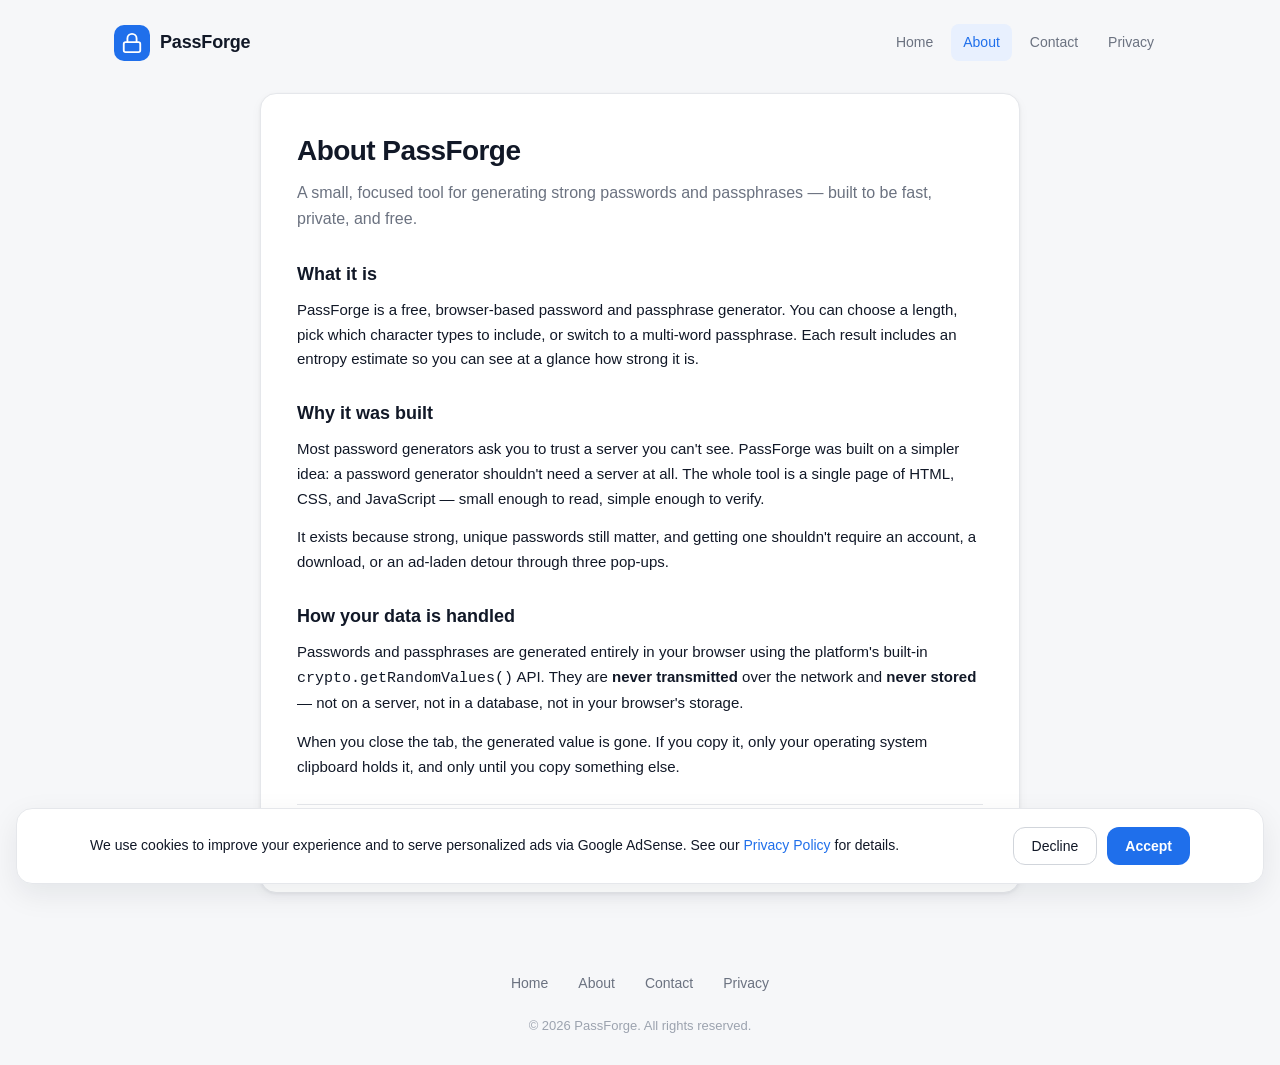
==== about.html @ 3b18b697 "Initial commit" ====
<!DOCTYPE html>
<html lang="en">
<head>
  <meta charset="UTF-8" />
  <meta name="viewport" content="width=device-width, initial-scale=1.0" />
  <title>About PassForge — Free Browser-Based Password Generator</title>
  <meta name="description" content="About PassForge — a free, client-side password and passphrase generator that runs entirely in your browser." />
  <link rel="canonical" href="https://www.passforge.com/about.html" />

  <meta property="og:title" content="About PassForge — Free Browser-Based Password Generator" />
  <meta property="og:description" content="About PassForge — a free, client-side password and passphrase generator that runs entirely in your browser." />
  <meta property="og:type" content="website" />
  <meta property="og:url" content="https://www.passforge.com/about.html" />
  <meta property="og:site_name" content="PassForge" />

  <link rel="stylesheet" href="styles.css" />
</head>
<body>
  <header class="site-header">
    <div class="container header-inner">
      <a href="index.html" class="brand" aria-label="PassForge home">
        <div class="brand-mark" aria-hidden="true">
          <svg viewBox="0 0 24 24" width="22" height="22" fill="none" stroke="currentColor" stroke-width="2" stroke-linecap="round" stroke-linejoin="round">
            <rect x="3" y="11" width="18" height="11" rx="2" ry="2"></rect>
            <path d="M7 11V7a5 5 0 0 1 10 0v4"></path>
          </svg>
        </div>
        <span class="brand-name">PassForge</span>
      </a>
      <nav class="site-nav" aria-label="Main">
        <a href="index.html">Home</a>
        <a href="about.html" class="is-active">About</a>
        <a href="contact.html">Contact</a>
        <a href="privacy.html">Privacy</a>
      </nav>
    </div>
  </header>

  <main class="page-main">
    <article class="prose">
      <section class="card">
        <h1>About PassForge</h1>
        <p class="lede">A small, focused tool for generating strong passwords and passphrases — built to be fast, private, and free.</p>

        <h2>What it is</h2>
        <p>PassForge is a free, browser-based password and passphrase generator. You can choose a length, pick which character types to include, or switch to a multi-word passphrase. Each result includes an entropy estimate so you can see at a glance how strong it is.</p>

        <h2>Why it was built</h2>
        <p>Most password generators ask you to trust a server you can't see. PassForge was built on a simpler idea: a password generator shouldn't need a server at all. The whole tool is a single page of HTML, CSS, and JavaScript — small enough to read, simple enough to verify.</p>
        <p>It exists because strong, unique passwords still matter, and getting one shouldn't require an account, a download, or an ad-laden detour through three pop-ups.</p>

        <h2>How your data is handled</h2>
        <p>Passwords and passphrases are generated entirely in your browser using the platform's built-in <code>crypto.getRandomValues()</code> API. They are <strong>never transmitted</strong> over the network and <strong>never stored</strong> — not on a server, not in a database, not in your browser's storage.</p>
        <p>When you close the tab, the generated value is gone. If you copy it, only your operating system clipboard holds it, and only until you copy something else.</p>

        <p class="meta">Have a question or suggestion? <a href="contact.html">Get in touch</a>.</p>
      </section>
    </article>
  </main>

  <footer class="site-footer">
    <div class="container footer-inner">
      <nav class="site-nav footer-nav" aria-label="Footer">
        <a href="index.html">Home</a>
        <a href="about.html">About</a>
        <a href="contact.html">Contact</a>
        <a href="privacy.html">Privacy</a>
      </nav>
      <p class="footer-copy">&copy; 2026 PassForge. All rights reserved.</p>
    </div>
  </footer>

  <div class="cookie-banner" id="cookie-banner" role="dialog" aria-label="Cookie consent" aria-live="polite">
    <div class="cookie-banner-inner">
      <p class="cookie-text">
        We use cookies to improve your experience and to serve personalized ads via Google AdSense. See our <a href="privacy.html">Privacy Policy</a> for details.
      </p>
      <div class="cookie-actions">
        <button type="button" class="btn-secondary" id="cookie-decline">Decline</button>
        <button type="button" class="btn-primary" id="cookie-accept">Accept</button>
      </div>
    </div>
  </div>

  <script src="cookie-consent.js"></script>
</body>
</html>
---- styles.css ----
/* --------------------------------------------------------
   Tokens
-------------------------------------------------------- */
:root {
  --bg: #f6f7f9;
  --surface: #ffffff;
  --surface-alt: #f3f4f6;
  --border: #e5e7eb;
  --border-strong: #d1d5db;
  --text: #111827;
  --text-muted: #6b7280;
  --text-subtle: #9ca3af;

  --accent: #1f6feb;
  --accent-hover: #1959c4;
  --accent-soft: #e8f0fe;

  --weak: #ef4444;
  --fair: #f59e0b;
  --strong: #10b981;
  --very-strong: #059669;

  --radius-sm: 8px;
  --radius: 12px;
  --radius-lg: 16px;

  --shadow-sm: 0 1px 2px rgba(17, 24, 39, 0.04);
  --shadow: 0 1px 3px rgba(17, 24, 39, 0.06), 0 4px 12px rgba(17, 24, 39, 0.04);
  --shadow-lg: 0 10px 30px rgba(17, 24, 39, 0.08);

  --font-sans: -apple-system, BlinkMacSystemFont, "Segoe UI", Roboto, Oxygen, Ubuntu, Cantarell, "Helvetica Neue", sans-serif;
  --font-mono: "SF Mono", ui-monospace, "JetBrains Mono", Menlo, Consolas, "Roboto Mono", monospace;
}

/* --------------------------------------------------------
   Base
-------------------------------------------------------- */
*,
*::before,
*::after {
  box-sizing: border-box;
}

html,
body {
  margin: 0;
  padding: 0;
}

body {
  background: var(--bg);
  color: var(--text);
  font-family: var(--font-sans);
  font-size: 16px;
  line-height: 1.5;
  -webkit-font-smoothing: antialiased;
  -moz-osx-font-smoothing: grayscale;
  min-height: 100vh;
  display: flex;
  flex-direction: column;
}

.container {
  width: 100%;
  max-width: 1100px;
  margin: 0 auto;
  padding: 0 24px;
}

.visually-hidden {
  position: absolute;
  width: 1px;
  height: 1px;
  padding: 0;
  margin: -1px;
  overflow: hidden;
  clip: rect(0, 0, 0, 0);
  white-space: nowrap;
  border: 0;
}

/* --------------------------------------------------------
   Header
-------------------------------------------------------- */
.site-header {
  padding: 24px 0 8px;
}

.header-inner {
  display: flex;
  align-items: center;
  justify-content: space-between;
  gap: 16px;
  flex-wrap: wrap;
}

.brand {
  display: flex;
  align-items: center;
  gap: 10px;
  text-decoration: none;
  color: var(--text);
}

a.brand:hover .brand-name {
  color: var(--accent);
}

.brand-mark {
  width: 36px;
  height: 36px;
  border-radius: 10px;
  background: var(--accent);
  color: #fff;
  display: grid;
  place-items: center;
}

.brand-name {
  font-weight: 600;
  font-size: 18px;
  letter-spacing: -0.01em;
}

.brand-tagline {
  margin: 0;
  color: var(--text-muted);
  font-size: 14px;
}

/* --------------------------------------------------------
   Ad slots
-------------------------------------------------------- */
.ad-slot {
  display: flex;
  justify-content: center;
  width: 100%;
}

.ad-leaderboard {
  padding: 24px 16px 0;
}

.ad-placeholder {
  display: grid;
  place-items: center;
  gap: 4px;
  background: repeating-linear-gradient(
    45deg,
    var(--surface-alt),
    var(--surface-alt) 10px,
    #ebedf0 10px,
    #ebedf0 20px
  );
  border: 1px dashed var(--border-strong);
  border-radius: var(--radius);
  color: var(--text-subtle);
  font-size: 12px;
  letter-spacing: 0.04em;
  text-transform: uppercase;
}

.ad-leaderboard .ad-placeholder {
  width: 728px;
  max-width: 100%;
  height: 90px;
}

.ad-rectangle .ad-placeholder {
  width: 300px;
  height: 250px;
  max-width: 100%;
}

.ad-label {
  font-weight: 600;
}

.ad-size {
  font-family: var(--font-mono);
}

/* --------------------------------------------------------
   Main grid
-------------------------------------------------------- */
.main-grid {
  display: grid;
  grid-template-columns: minmax(0, 1fr) 300px;
  gap: 32px;
  padding: 32px 24px 48px;
  flex: 1;
  align-items: start;
}

@media (max-width: 900px) {
  .main-grid {
    grid-template-columns: 1fr;
  }
}

/* --------------------------------------------------------
   Card
-------------------------------------------------------- */
.card {
  background: var(--surface);
  border: 1px solid var(--border);
  border-radius: var(--radius-lg);
  box-shadow: var(--shadow);
  padding: 28px;
}

@media (max-width: 600px) {
  .card {
    padding: 20px;
  }
}

/* --------------------------------------------------------
   Mode toggle
-------------------------------------------------------- */
.mode-toggle {
  display: inline-flex;
  background: var(--surface-alt);
  padding: 4px;
  border-radius: 999px;
  margin-bottom: 24px;
}

.mode-btn {
  appearance: none;
  border: 0;
  background: transparent;
  padding: 8px 18px;
  font-size: 14px;
  font-weight: 500;
  color: var(--text-muted);
  border-radius: 999px;
  cursor: pointer;
  transition: background 160ms ease, color 160ms ease;
}

.mode-btn:hover {
  color: var(--text);
}

.mode-btn.is-active {
  background: var(--surface);
  color: var(--text);
  box-shadow: var(--shadow-sm);
}

/* --------------------------------------------------------
   Output
-------------------------------------------------------- */
.output {
  display: flex;
  align-items: center;
  gap: 12px;
  background: var(--surface-alt);
  border: 1px solid var(--border);
  border-radius: var(--radius);
  padding: 18px 18px 18px 22px;
  margin-bottom: 18px;
  min-height: 76px;
}

.output-text {
  flex: 1;
  font-family: var(--font-mono);
  font-size: 22px;
  font-weight: 500;
  color: var(--text);
  letter-spacing: 0.01em;
  word-break: break-all;
  user-select: all;
  line-height: 1.35;
}

@media (max-width: 600px) {
  .output-text {
    font-size: 18px;
  }
}

.output-actions {
  display: flex;
  gap: 6px;
  flex-shrink: 0;
}

.icon-btn {
  appearance: none;
  border: 1px solid transparent;
  background: transparent;
  width: 40px;
  height: 40px;
  border-radius: 10px;
  display: grid;
  place-items: center;
  color: var(--text-muted);
  cursor: pointer;
  transition: background 160ms ease, color 160ms ease, border-color 160ms ease;
}

.icon-btn:hover {
  background: var(--surface);
  color: var(--accent);
  border-color: var(--border);
}

.icon-btn:active {
  transform: translateY(1px);
}

.icon-btn.is-success {
  color: var(--strong);
}

/* --------------------------------------------------------
   Strength meter
-------------------------------------------------------- */
.strength {
  margin-bottom: 28px;
}

.strength-bar {
  position: relative;
  height: 6px;
  background: var(--surface-alt);
  border-radius: 999px;
  overflow: hidden;
  margin-bottom: 8px;
}

.strength-fill {
  display: block;
  height: 100%;
  width: 0;
  border-radius: 999px;
  background: var(--border-strong);
  transition: width 240ms ease, background 240ms ease;
}

.strength-fill.is-weak { background: var(--weak); }
.strength-fill.is-fair { background: var(--fair); }
.strength-fill.is-strong { background: var(--strong); }
.strength-fill.is-very-strong { background: var(--very-strong); }

.strength-meta {
  display: flex;
  justify-content: space-between;
  align-items: baseline;
  font-size: 13px;
}

.strength-label {
  font-weight: 600;
  color: var(--text-muted);
}

.strength-label.is-weak { color: var(--weak); }
.strength-label.is-fair { color: var(--fair); }
.strength-label.is-strong { color: var(--strong); }
.strength-label.is-very-strong { color: var(--very-strong); }

.strength-entropy {
  color: var(--text-subtle);
  font-family: var(--font-mono);
  font-size: 12px;
}

/* --------------------------------------------------------
   Options
-------------------------------------------------------- */
.options {
  display: flex;
  flex-direction: column;
  gap: 22px;
  margin-bottom: 28px;
}

.options.is-hidden {
  display: none;
}

.option-row {
  display: flex;
  flex-direction: column;
  gap: 10px;
}

.option-label {
  display: flex;
  justify-content: space-between;
  align-items: center;
  font-size: 14px;
  font-weight: 500;
  color: var(--text);
}

.option-value {
  font-family: var(--font-mono);
  font-size: 15px;
  font-weight: 600;
  color: var(--accent);
  background: var(--accent-soft);
  padding: 2px 10px;
  border-radius: 6px;
  min-width: 36px;
  text-align: center;
}

/* Range slider */
input[type="range"] {
  -webkit-appearance: none;
  appearance: none;
  width: 100%;
  height: 6px;
  background: var(--surface-alt);
  border-radius: 999px;
  outline: none;
}

input[type="range"]::-webkit-slider-thumb {
  -webkit-appearance: none;
  appearance: none;
  width: 20px;
  height: 20px;
  border-radius: 50%;
  background: var(--accent);
  cursor: pointer;
  border: 3px solid #fff;
  box-shadow: 0 1px 4px rgba(31, 111, 235, 0.4);
  transition: transform 120ms ease;
}

input[type="range"]::-webkit-slider-thumb:hover {
  transform: scale(1.1);
}

input[type="range"]::-moz-range-thumb {
  width: 20px;
  height: 20px;
  border-radius: 50%;
  background: var(--accent);
  cursor: pointer;
  border: 3px solid #fff;
  box-shadow: 0 1px 4px rgba(31, 111, 235, 0.4);
}

/* Select */
.select {
  appearance: none;
  -webkit-appearance: none;
  width: 100%;
  padding: 10px 14px;
  font-size: 14px;
  font-family: inherit;
  color: var(--text);
  background: var(--surface);
  border: 1px solid var(--border);
  border-radius: var(--radius-sm);
  background-image: url("data:image/svg+xml,%3Csvg xmlns='http://www.w3.org/2000/svg' width='12' height='12' viewBox='0 0 24 24' fill='none' stroke='%236b7280' stroke-width='2' stroke-linecap='round' stroke-linejoin='round'%3E%3Cpolyline points='6 9 12 15 18 9'%3E%3C/polyline%3E%3C/svg%3E");
  background-repeat: no-repeat;
  background-position: right 14px center;
  cursor: pointer;
}

.select:focus {
  outline: none;
  border-color: var(--accent);
  box-shadow: 0 0 0 3px var(--accent-soft);
}

/* Checkbox grid */
.checkbox-grid {
  border: 0;
  margin: 0;
  padding: 0;
  display: grid;
  grid-template-columns: 1fr 1fr;
  gap: 10px;
}

@media (max-width: 480px) {
  .checkbox-grid {
    grid-template-columns: 1fr;
  }
}

.check {
  display: flex;
  align-items: center;
  gap: 10px;
  padding: 10px 12px;
  background: var(--surface);
  border: 1px solid var(--border);
  border-radius: var(--radius-sm);
  font-size: 14px;
  cursor: pointer;
  transition: border-color 160ms ease, background 160ms ease;
  user-select: none;
}

.check:hover {
  border-color: var(--border-strong);
}

.check input {
  position: absolute;
  opacity: 0;
  pointer-events: none;
}

.check-box {
  width: 18px;
  height: 18px;
  border-radius: 5px;
  border: 1.5px solid var(--border-strong);
  display: grid;
  place-items: center;
  flex-shrink: 0;
  transition: background 160ms ease, border-color 160ms ease;
}

.check-box::after {
  content: "";
  width: 10px;
  height: 10px;
  background-image: url("data:image/svg+xml,%3Csvg xmlns='http://www.w3.org/2000/svg' viewBox='0 0 24 24' fill='none' stroke='white' stroke-width='4' stroke-linecap='round' stroke-linejoin='round'%3E%3Cpolyline points='20 6 9 17 4 12'%3E%3C/polyline%3E%3C/svg%3E");
  background-size: contain;
  background-repeat: no-repeat;
  opacity: 0;
  transition: opacity 120ms ease;
}

.check input:checked ~ .check-box {
  background: var(--accent);
  border-color: var(--accent);
}

.check input:checked ~ .check-box::after {
  opacity: 1;
}

.check input:focus-visible ~ .check-box {
  box-shadow: 0 0 0 3px var(--accent-soft);
}

/* --------------------------------------------------------
   Primary button
-------------------------------------------------------- */
.btn-primary {
  appearance: none;
  border: 0;
  width: 100%;
  padding: 14px 20px;
  font-size: 15px;
  font-weight: 600;
  color: #fff;
  background: var(--accent);
  border-radius: var(--radius);
  cursor: pointer;
  transition: background 160ms ease, transform 80ms ease;
  font-family: inherit;
}

.btn-primary:hover {
  background: var(--accent-hover);
}

.btn-primary:active {
  transform: translateY(1px);
}

/* --------------------------------------------------------
   Sidebar
-------------------------------------------------------- */
.sidebar {
  display: flex;
  flex-direction: column;
  gap: 24px;
}

.sidebar .ad-slot {
  justify-content: flex-start;
}

@media (max-width: 900px) {
  .sidebar .ad-slot {
    justify-content: center;
  }
}

.info {
  padding: 22px;
}

.info-title {
  margin: 0 0 12px;
  font-size: 14px;
  font-weight: 600;
  color: var(--text);
  text-transform: uppercase;
  letter-spacing: 0.04em;
}

.info-list {
  margin: 0;
  padding-left: 18px;
  font-size: 14px;
  color: var(--text-muted);
  line-height: 1.6;
}

.info-list li + li {
  margin-top: 6px;
}

.info-list code {
  font-family: var(--font-mono);
  font-size: 12.5px;
  background: var(--surface-alt);
  padding: 1px 6px;
  border-radius: 4px;
  color: var(--text);
}

/* --------------------------------------------------------
   Footer
-------------------------------------------------------- */
.site-footer {
  padding: 24px 0 32px;
  text-align: center;
  font-size: 13px;
  color: var(--text-subtle);
}

.site-footer p {
  margin: 0;
}

/* --------------------------------------------------------
   Toast
-------------------------------------------------------- */
.toast {
  position: fixed;
  bottom: 32px;
  left: 50%;
  transform: translateX(-50%) translateY(20px);
  background: var(--text);
  color: #fff;
  padding: 10px 18px;
  border-radius: 999px;
  font-size: 14px;
  font-weight: 500;
  box-shadow: var(--shadow-lg);
  opacity: 0;
  pointer-events: none;
  transition: opacity 200ms ease, transform 200ms ease;
  z-index: 100;
}

.toast.is-visible {
  opacity: 1;
  transform: translateX(-50%) translateY(0);
}

/* --------------------------------------------------------
   Focus styles
-------------------------------------------------------- */
button:focus-visible,
input:focus-visible,
select:focus-visible {
  outline: none;
  box-shadow: 0 0 0 3px var(--accent-soft);
}

input[type="range"]:focus-visible {
  box-shadow: none;
}

input[type="range"]:focus-visible::-webkit-slider-thumb {
  box-shadow: 0 0 0 4px var(--accent-soft), 0 1px 4px rgba(31, 111, 235, 0.4);
}

/* --------------------------------------------------------
   Site nav (header + footer)
-------------------------------------------------------- */
.site-nav {
  display: flex;
  align-items: center;
  gap: 6px;
  flex-wrap: wrap;
}

.site-nav a {
  display: inline-block;
  padding: 8px 12px;
  font-size: 14px;
  font-weight: 500;
  color: var(--text-muted);
  text-decoration: none;
  border-radius: 8px;
  transition: background 160ms ease, color 160ms ease;
}

.site-nav a:hover {
  color: var(--text);
  background: var(--surface-alt);
}

.site-nav a.is-active {
  color: var(--accent);
  background: var(--accent-soft);
}

@media (max-width: 480px) {
  .site-nav a {
    padding: 6px 10px;
    font-size: 13px;
  }
}

/* --------------------------------------------------------
   Footer (extended)
-------------------------------------------------------- */
.footer-inner {
  display: flex;
  flex-direction: column;
  align-items: center;
  gap: 14px;
}

.footer-nav {
  justify-content: center;
}

.footer-copy {
  margin: 0;
}

/* --------------------------------------------------------
   Prose / content pages
-------------------------------------------------------- */
.page-main {
  display: block;
  flex: 1;
  padding: 24px 24px 48px;
}

.prose {
  max-width: 760px;
  margin: 0 auto;
}

.prose .card {
  padding: 36px;
}

@media (max-width: 600px) {
  .prose .card {
    padding: 24px;
  }
}

.prose h1 {
  margin: 0 0 8px;
  font-size: 28px;
  font-weight: 700;
  letter-spacing: -0.02em;
  color: var(--text);
}

.prose .lede {
  margin: 0 0 24px;
  font-size: 16px;
  color: var(--text-muted);
}

.prose h2 {
  margin: 28px 0 10px;
  font-size: 18px;
  font-weight: 600;
  color: var(--text);
}

.prose p,
.prose ul {
  margin: 0 0 14px;
  font-size: 15px;
  color: var(--text);
  line-height: 1.65;
}

.prose ul {
  padding-left: 20px;
}

.prose ul li + li {
  margin-top: 6px;
}

.prose a {
  color: var(--accent);
  text-decoration: none;
}

.prose a:hover {
  text-decoration: underline;
}

.prose .meta {
  margin-top: 24px;
  padding-top: 16px;
  border-top: 1px solid var(--border);
  font-size: 13px;
  color: var(--text-subtle);
}

/* --------------------------------------------------------
   Contact form
-------------------------------------------------------- */
.contact-form {
  display: flex;
  flex-direction: column;
  gap: 16px;
  margin-top: 8px;
}

.form-row {
  display: flex;
  flex-direction: column;
  gap: 6px;
}

.form-label {
  font-size: 14px;
  font-weight: 500;
  color: var(--text);
}

.form-input,
.form-textarea {
  width: 100%;
  padding: 10px 14px;
  font-family: inherit;
  font-size: 14px;
  color: var(--text);
  background: var(--surface);
  border: 1px solid var(--border);
  border-radius: var(--radius-sm);
  transition: border-color 160ms ease, box-shadow 160ms ease;
}

.form-textarea {
  min-height: 140px;
  resize: vertical;
  line-height: 1.55;
}

.form-input:focus,
.form-textarea:focus {
  outline: none;
  border-color: var(--accent);
  box-shadow: 0 0 0 3px var(--accent-soft);
}

.form-note {
  margin: 4px 0 0;
  font-size: 13px;
  color: var(--text-muted);
}

/* --------------------------------------------------------
   Secondary button
-------------------------------------------------------- */
.btn-secondary {
  appearance: none;
  padding: 12px 18px;
  font-size: 14px;
  font-weight: 500;
  color: var(--text);
  background: var(--surface);
  border: 1px solid var(--border-strong);
  border-radius: var(--radius);
  cursor: pointer;
  transition: background 160ms ease, border-color 160ms ease;
  font-family: inherit;
}

.btn-secondary:hover {
  background: var(--surface-alt);
  border-color: var(--text-subtle);
}

/* --------------------------------------------------------
   Cookie consent banner
-------------------------------------------------------- */
.cookie-banner {
  position: fixed;
  left: 16px;
  right: 16px;
  bottom: 16px;
  background: var(--surface);
  border: 1px solid var(--border);
  border-radius: var(--radius-lg);
  box-shadow: var(--shadow-lg);
  padding: 18px 20px;
  z-index: 200;
  display: none;
}

.cookie-banner.is-visible {
  display: block;
}

.cookie-banner-inner {
  display: flex;
  align-items: center;
  gap: 18px;
  flex-wrap: wrap;
  justify-content: space-between;
  max-width: 1100px;
  margin: 0 auto;
  padding: 0;
}

.cookie-text {
  margin: 0;
  font-size: 14px;
  color: var(--text);
  flex: 1;
  min-width: 240px;
  line-height: 1.55;
}

.cookie-text a {
  color: var(--accent);
  text-decoration: none;
}

.cookie-text a:hover {
  text-decoration: underline;
}

.cookie-actions {
  display: flex;
  gap: 10px;
  flex-shrink: 0;
}

.cookie-actions .btn-primary,
.cookie-actions .btn-secondary {
  width: auto;
  padding: 10px 18px;
  font-size: 14px;
}

@media (max-width: 600px) {
  .cookie-banner {
    left: 8px;
    right: 8px;
    bottom: 8px;
    padding: 16px;
  }

  .cookie-banner-inner {
    align-items: stretch;
  }

  .cookie-actions {
    width: 100%;
  }

  .cookie-actions .btn-primary,
  .cookie-actions .btn-secondary {
    flex: 1;
  }
}
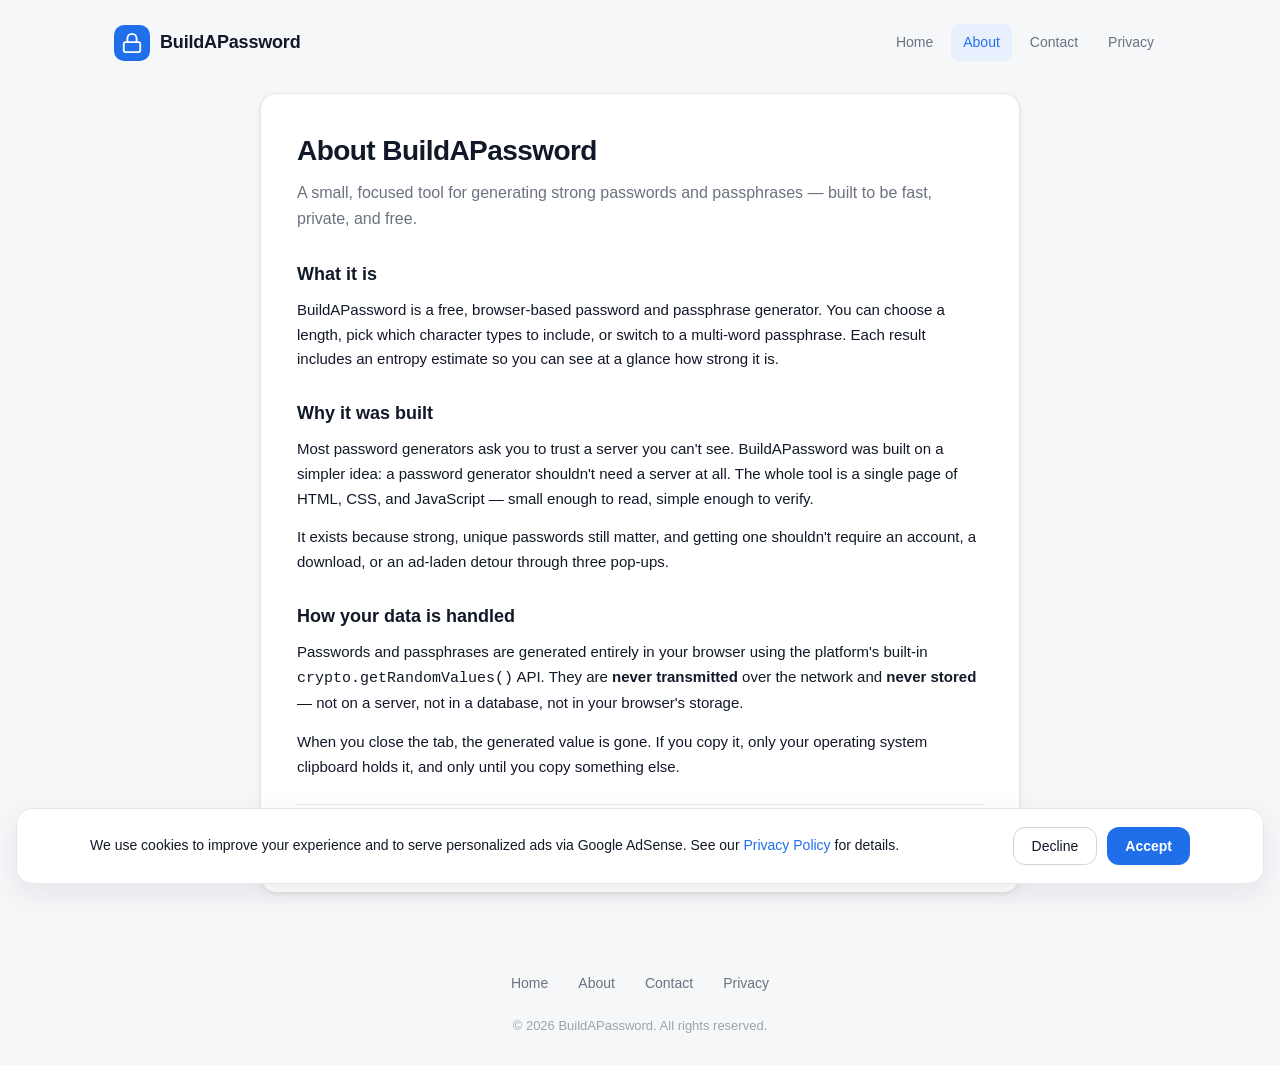
==== commit d5936b1e: "Rebrand from Passforge to BuildAPassword" ====
--- a/about.html
+++ b/about.html
@@ -3,29 +3,29 @@
 <head>
   <meta charset="UTF-8" />
   <meta name="viewport" content="width=device-width, initial-scale=1.0" />
-  <title>About PassForge — Free Browser-Based Password Generator</title>
-  <meta name="description" content="About PassForge — a free, client-side password and passphrase generator that runs entirely in your browser." />
-  <link rel="canonical" href="https://www.passforge.com/about.html" />
+  <title>About BuildAPassword — Free Browser-Based Password Generator</title>
+  <meta name="description" content="About BuildAPassword — a free, client-side password and passphrase generator that runs entirely in your browser." />
+  <link rel="canonical" href="https://buildapassword.com/about.html" />
 
-  <meta property="og:title" content="About PassForge — Free Browser-Based Password Generator" />
-  <meta property="og:description" content="About PassForge — a free, client-side password and passphrase generator that runs entirely in your browser." />
+  <meta property="og:title" content="About BuildAPassword — Free Browser-Based Password Generator" />
+  <meta property="og:description" content="About BuildAPassword — a free, client-side password and passphrase generator that runs entirely in your browser." />
   <meta property="og:type" content="website" />
-  <meta property="og:url" content="https://www.passforge.com/about.html" />
-  <meta property="og:site_name" content="PassForge" />
+  <meta property="og:url" content="https://buildapassword.com/about.html" />
+  <meta property="og:site_name" content="BuildAPassword" />
 
   <link rel="stylesheet" href="styles.css" />
 </head>
 <body>
   <header class="site-header">
     <div class="container header-inner">
-      <a href="index.html" class="brand" aria-label="PassForge home">
+      <a href="index.html" class="brand" aria-label="BuildAPassword home">
         <div class="brand-mark" aria-hidden="true">
           <svg viewBox="0 0 24 24" width="22" height="22" fill="none" stroke="currentColor" stroke-width="2" stroke-linecap="round" stroke-linejoin="round">
             <rect x="3" y="11" width="18" height="11" rx="2" ry="2"></rect>
             <path d="M7 11V7a5 5 0 0 1 10 0v4"></path>
           </svg>
         </div>
-        <span class="brand-name">PassForge</span>
+        <span class="brand-name">BuildAPassword</span>
       </a>
       <nav class="site-nav" aria-label="Main">
         <a href="index.html">Home</a>
@@ -39,14 +39,14 @@
   <main class="page-main">
     <article class="prose">
       <section class="card">
-        <h1>About PassForge</h1>
+        <h1>About BuildAPassword</h1>
         <p class="lede">A small, focused tool for generating strong passwords and passphrases — built to be fast, private, and free.</p>
 
         <h2>What it is</h2>
-        <p>PassForge is a free, browser-based password and passphrase generator. You can choose a length, pick which character types to include, or switch to a multi-word passphrase. Each result includes an entropy estimate so you can see at a glance how strong it is.</p>
+        <p>BuildAPassword is a free, browser-based password and passphrase generator. You can choose a length, pick which character types to include, or switch to a multi-word passphrase. Each result includes an entropy estimate so you can see at a glance how strong it is.</p>
 
         <h2>Why it was built</h2>
-        <p>Most password generators ask you to trust a server you can't see. PassForge was built on a simpler idea: a password generator shouldn't need a server at all. The whole tool is a single page of HTML, CSS, and JavaScript — small enough to read, simple enough to verify.</p>
+        <p>Most password generators ask you to trust a server you can't see. BuildAPassword was built on a simpler idea: a password generator shouldn't need a server at all. The whole tool is a single page of HTML, CSS, and JavaScript — small enough to read, simple enough to verify.</p>
         <p>It exists because strong, unique passwords still matter, and getting one shouldn't require an account, a download, or an ad-laden detour through three pop-ups.</p>
 
         <h2>How your data is handled</h2>
@@ -66,7 +66,7 @@
         <a href="contact.html">Contact</a>
         <a href="privacy.html">Privacy</a>
       </nav>
-      <p class="footer-copy">&copy; 2026 PassForge. All rights reserved.</p>
+      <p class="footer-copy">&copy; 2026 BuildAPassword. All rights reserved.</p>
     </div>
   </footer>
 
